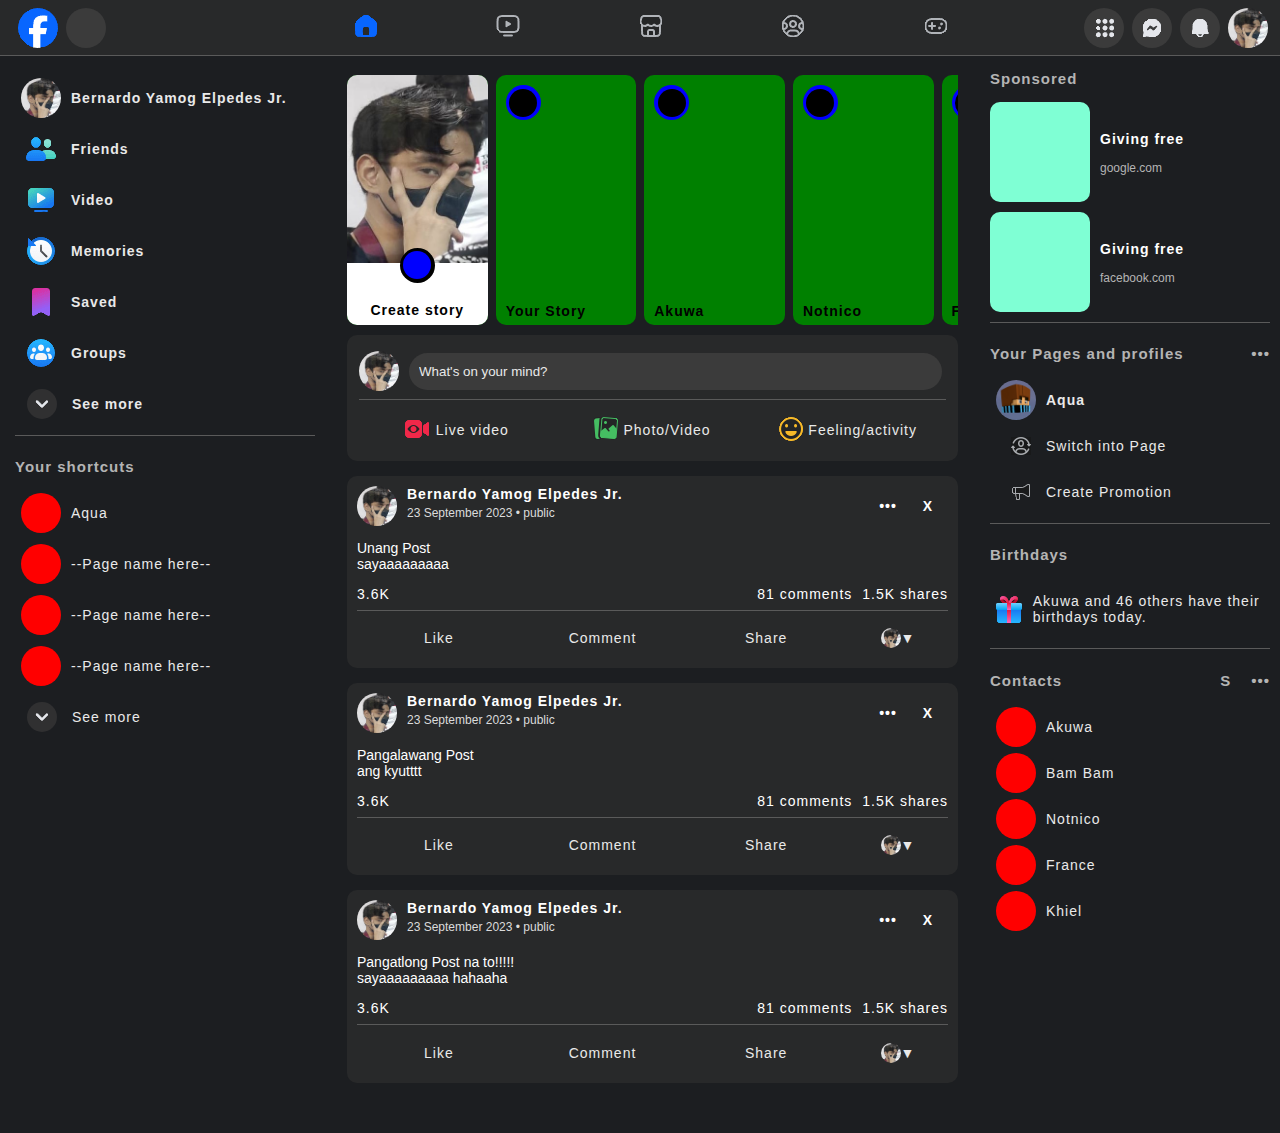
==== facebook.html @ 8e04b164 "version1" ====
<!DOCTYPE html>
<html lang="en">
  <head>
    <meta charset="UTF-8" />
    <meta name="viewport" content="width=device-width, initial-scale=1.0" />
    <title>Facebook</title>
    <link rel="stylesheet" href="styles/header.css" />
    <link rel="stylesheet" href="styles/body.css" />
    <link rel="stylesheet" href="styles/general.css" />
    <link rel="stylesheet" href="styles/story.css" />
    <link rel="stylesheet" href="styles/createpost.css" />
    <link rel="stylesheet" href="styles/singlepostholder.css" />
    <link rel="stylesheet" href="styles/sponsor.css">
    <link rel="stylesheet" href="styles/yourpageandprofile.css">
    <link rel="stylesheet" href="styles/contact.css">
    <link rel="stylesheet" href="styles/birthday.css">
    <link rel="stylesheet" href="styles/profilesection.css">
    
    <link rel="icon" href="img/facebook-logo.png">
  </head>
  <body>
    <div class="header">
      <div class="left-section">
        <div class="facebook-logo icon">
          <img src="img/facebook-logo.png" alt="" />
        </div>
        <div class="search-button"></div>
      </div>
      <div class="mid-section">
        <div class="button-holder">
          <div class="home-button">
            <img src="img/home-icon.png" alt="">
          </div>
        </div>
        <div class="button-holder">
          <div class="video-button">
            <img src="img/video-icon.png" alt="">
          </div>
        </div>
        <div class="button-holder">
          <div class="marketplace-button">
            <img src="img/marketplace-icon.png" alt="">
          </div>
        </div>
        <div class="button-holder">
          <div class="groups-button">
            <img src="img/groups-icon.png" alt="">
          </div>
        </div>
        <div class="button-holder">
          <div class="gaming-button">
            <img src="img/gaming-icon.png" alt="">
          </div>
        </div>
      </div>
      <div class="right-section">
        <div class="menu-button">
          <img src="img/menu-icon.png" alt="">
        </div>
        <div class="message-button">
          <img src="img/message-icon.png" alt="">
        </div>
        <div class="notification-button">
          <img src="img/notification-icon.png" alt="">
        </div>
        <div class="profile-button profile">
          <img src="img/profile.jpg" alt="">
        </div>
      </div>
    </div>

    <div class="body-section">

      <div class="body-left-section">
        <div class="profile-shortcut-section">
          <button class="main-profile-button">
            <div class="main-profile profile">
              <img src="img/profile.jpg" alt="">
            </div>
            <div class="main-profile-name"><p>Bernardo Yamog Elpedes Jr.</p></div>
          </button>
          <button class="friends-button">
            <div class="friends-logo icon">
              <img src="img/friends-icon.png" alt="">
            </div>
            <div class="friends"><p>Friends</p></div>
          </button>
          <button class="video-button">
            <div class="video-logo icon">
              <img src="img/video-side-icon.png" alt="">
            </div>
            <div class="video"><p>Video</p></div>
          </button>
          <button class="memories-button">
            <div class="memories-logo icon">
              <img src="img/memories-icon.png" alt="">
            </div>
            <div class="memories"><p>Memories</p></div>
          </button>
          <button class="saved-button">
            <div class="saved-logo icon">
              <img src="img/saved-icon.png" alt="">
            </div>
            <div class="saved"><p>Saved</p></div>
          </button>
          <button class="groups-button">
            <div class="groups-logo icon">
              <img src="img/groups-side-icon.png" alt="">
            </div>
            <div class="groups"><p>Groups</p></div>
          </button>
          <button class="see-more-button">
            <div class="see-more-logo icon">
              <img src="img/seemore-icon.png" alt="">
            </div>
            <div class="see-more"><p>See more</p></div>
          </button>
        </div>
        <hr>
        <div class="your-shortcut-section">
          <div class="section-title"><p>Your shortcuts</p></div>
          <button class="shortcut-button">
            <div class="shortcut-logo icon"></div>
            <div class="shortcut-name"><p>Aqua</p></div>
          </button>
          <button class="shortcut-button">
            <div class="shortcut-logo"></div>
            <div class="shortcut-name"><p>--Page name here--</p></div>
          </button>
          <button class="shortcut-button">
            <div class="shortcut-logo"></div>
            <div class="shortcut-name"><p>--Page name here--</p></div>
          </button>
          <button class="shortcut-button">
            <div class="shortcut-logo"></div>
            <div class="shortcut-name"><p>--Page name here--</p></div>
          </button>
          <button class="see-more-button">
            <div class="see-more-logo icon">
              <img src="img/seemore-icon.png" alt="">
            </div>
            <div class="see-more"><p>See more</p></div>
          </button>
        </div>
      </div>

      <div class="body-post-container">

        <div class="story-holder">
          <div class="story">
            <div class="profile-holder profile">
              <img src="img/profile.jpg" alt="">
            </div>
            <div class="bottom-part">
              <div class="circle-outer">
                <div class="circle-inner"></div>
              </div>
              <p>Create story</p>
            </div>
          </div>
          <div class="story">
            <div class="profile-circle-outer">
              <div class="profile-circle-inner"></div>
            </div>
            <div class="friend-name-story">
              <p>Your Story</p>
            </div>
          </div>
          <div class="story">
            <div class="profile-circle-outer">
              <div class="profile-circle-inner"></div>
            </div>
            <div class="friend-name-story">
              <p>Akuwa</p>
            </div>
          </div>
          <div class="story">
            <div class="profile-circle-outer">
              <div class="profile-circle-inner"></div>
            </div>
            <div class="friend-name-story">
              <p>Notnico</p>
            </div>
          </div>
          <div class="story">
            <div class="profile-circle-outer">
              <div class="profile-circle-inner"></div>
            </div>
            <div class="friend-name-story">
              <p>Franco</p>
            </div>
          </div>
          <div class="story">
            <div class="profile-circle-outer">
              <div class="profile-circle-inner"></div>
            </div>
            <div class="friend-name-story">
              <p>Dev</p>
            </div>
          </div>
        
          
        </div>

        <div class="post-part">
          <div class="create-post-section">
            <div class="row upper-row">
              <div class="main-profile-holder profile">
                <img src="img/profile.jpg" alt="">
              </div>
              <input
                class="text-box"
                type="text"
                placeholder="What's on your mind?"
              />
            </div>
            <hr />
            <div class="row bottom">
              <button class="live-button">
                <div class="img-button-icon">
                  <img src="img/live-video-icon.png" alt="">
                </div>
                <p>Live video</p>
              </button>
              <button class="photovideo-button">
                <div class="img-button-icon">
                  <img src="img/photo-video-icon.png" alt="">
                </div>
                <p>Photo/Video</p>
              </button>
              <button class="feeling-button">
                <div class="img-button-icon">
                  <img src="img/feeling-icon.png" alt="">
                </div>
                <p>Feeling/activity</p>
              </button>
            </div>
          </div>

          <div class="single-post-holder">
            <div class="post-upper-row">
              <div class="profile-picture profile">
                <img src="img/profile.jpg" alt="">
              </div>
              <div class="profile-info">
                <div class="profile-name">
                  <p>Bernardo Yamog Elpedes Jr.</p>
                </div>
                <div class="time-posted">
                  <p>23 September 2023 &#x2022 public</p>
                </div>
              </div>
              <div class="option-button">
                <p>&#x2022&#x2022&#x2022</p>
              </div>
              <div class="post-close-button">
                <p>X</p>
              </div>
            </div>
            <div class="post-caption-section">
              <p>
                Unang Post <br>
                sayaaaaaaaaa
              </p>
            </div>
            <div class="engagement-section">
              <div class="react-count"><p>3.6K</p></div>
              <div class="right-engagement-section">
                <div class="comment-count"><p>81 comments</p></div>
                <div class="share-count"><p>1.5K shares</p></div>
              </div>
            </div>
            <hr />
            <div class="reaction-button">
              <button class="like-button"><p>Like</p></button>
              <button class="comment-button"><p>Comment</p></button>
              <button class="share-button"><p>Share</p></button>
              <button class="change-profile">
                <div class="change-profile-picture profile">
                  <img src="img/profile.jpg" alt="">
                </div>
                <p>&#x25BC</p>
              </button>
            </div>
          </div>
          
          <div class="single-post-holder">
            <div class="post-upper-row">
              <div class="profile-picture profile">
                <img src="img/profile.jpg" alt="">
              </div>
              <div class="profile-info">
                <div class="profile-name">
                  <p>Bernardo Yamog Elpedes Jr.</p>
                </div>
                <div class="time-posted">
                  <p>23 September 2023 &#x2022 public</p>
                </div>
              </div>
              <div class="option-button">
                <p>&#x2022&#x2022&#x2022</p>
              </div>
              <div class="post-close-button">
                <p>X</p>
              </div>
            </div>
            <div class="post-caption-section">
              <p>
                Pangalawang Post <br> 
                ang kyutttt
              </p>
            </div>
            <div class="engagement-section">
              <div class="react-count"><p>3.6K</p></div>
              <div class="right-engagement-section">
                <div class="comment-count"><p>81 comments</p></div>
                <div class="share-count"><p>1.5K shares</p></div>
              </div>
            </div>
            <hr />
            <div class="reaction-button">
              <button class="like-button"><p>Like</p></button>
              <button class="comment-button"><p>Comment</p></button>
              <button class="share-button"><p>Share</p></button>
              <button class="change-profile">
                <div class="change-profile-picture profile">
                  <img src="img/profile.jpg" alt="">
                </div>
                <p>&#x25BC</p>
              </button>
            </div>
          </div>

          <div class="single-post-holder">
            <div class="post-upper-row">
              <div class="profile-picture profile">
                <img src="img/profile.jpg" alt="">
              </div>
              <div class="profile-info">
                <div class="profile-name">
                  <p>Bernardo Yamog Elpedes Jr.</p>
                </div>
                <div class="time-posted">
                  <p>23 September 2023 &#x2022 public</p>
                </div>
              </div>
              <div class="option-button">
                <p>&#x2022&#x2022&#x2022</p>
              </div>
              <div class="post-close-button">
                <p>X</p>
              </div>
            </div>
            <div class="post-caption-section">
              <p>
                Pangatlong Post na to!!!!! <br> 
                sayaaaaaaaaa hahaaha
              </p>
            </div>
            <div class="engagement-section">
              <div class="react-count"><p>3.6K</p></div>
              <div class="right-engagement-section">
                <div class="comment-count"><p>81 comments</p></div>
                <div class="share-count"><p>1.5K shares</p></div>
              </div>
            </div>
            <hr />
            <div class="reaction-button">
              <button class="like-button"><p>Like</p></button>
              <button class="comment-button"><p>Comment</p></button>
              <button class="share-button"><p>Share</p></button>
              <button class="change-profile">
                <div class="change-profile-picture profile">
                  <img src="img/profile.jpg" alt="">
                </div>
                <p>&#x25BC</p>
              </button>
            </div>
          </div>
        
        
        </div>
      </div>


      <div class="body-right-section">
        <div class="sponsored-section">
          <div class="section-title"><p>Sponsored</p></div>
          <div class="sponsor-holder">
            <div class="sponsor-logo"></div>
            <div class="sponsor-info">
              <div class="sponsor-title"><p>Giving free</p></div>
              <div class="sponsor-site"><p>google.com</p></div>
            </div>
          </div>
          
          <div class="sponsor-holder">
            <div class="sponsor-logo"></div>
            <div class="sponsor-info">
              <div class="sponsor-title"><p>Giving free</p></div>
              <div class="sponsor-site"><p>facebook.com</p></div>
            </div>
          </div>
        </div>

        <hr>

        <div class="your-pages-and-profiles-section">
          <div class="section-title"><p>Your Pages and profiles</p>
            <div class="change-page-option"><p>&#x2022&#x2022&#x2022</p></div>
          </div>
          <button class="page-button">
            <div class="page-profile">
              <img src="img/Aquapfp.jpg" alt="">
            </div>
            <div class="page-name"><p>Aqua</p></div>
          </button>
          <button class="switch-into-page-button">
            <div class="switch-into-logo">
              <img src="img/switch-into-page-icon.png" alt="">
            </div>
            <p>Switch into Page</p></button>
          <button class="create-promotion-button">
            <div class="create-promotion-logo">
              <img src="img/create-promotion-icon.png" alt="">
            </div>
            <p>Create Promotion</p>
          </button>

        </div>
        <hr>
        <div class="birthday-section">
          <div class="section-title">
            <p>Birthdays</p>
          </div>
          <button class="birthday-button">
            <div class="gift-logo">
              <img src="img/gift-icon.png" alt="">
            </div>
            <div class="birtday-info">
              <p>Akuwa and 46 others have their birthdays today.</p></div>
          </button>
        </div>
        <hr>
        <div class="contact-section">
          <div class="section-title"><p>Contacts</p>
            <div class="right-contact-section">
              <div class="contact-search-button"><p>S</p></div>
              <div class="contact-option-button"><p>&#x2022&#x2022&#x2022</p></div>
            </div>
          </div>
          <button class="contact-person">
            <div class="friend-profile"></div>
            <div class="friend-name"><p>Akuwa</p></div>
          </button>
          <button class="contact-person">
            <div class="friend-profile"></div>
            <div class="friend-name"><p>Bam Bam</p></div>
          </button>
          <button class="contact-person">
            <div class="friend-profile"></div>
            <div class="friend-name"><p>Notnico</p></div>
          </button>
          <button class="contact-person">
            <div class="friend-profile"></div>
            <div class="friend-name"><p>France</p></div>
          </button>
          <button class="contact-person">
            <div class="friend-profile"></div>
            <div class="friend-name"><p>Khiel</p></div>
          </button>
        </div>
      </div>
    </div>
  </body>
</html>
---- styles/header.css ----
.header {
  position: fixed;
  display: flex;
  justify-content: space-between;
  align-items: center;
  height: 55px;
  background-color: #28292a;
  top: 0;
  left: 0;
  right: 0;
  z-index: 100;
  border-bottom-style: solid;
  border-bottom-color: rgb(90, 90, 90);
  border-bottom-width: 1px;
}

.left-section {
  /* background-color: aqua; */
  height: 40px;
  min-width: 240px;
  max-width: 400px;
  display: flex;
  align-items: center;
  padding-left: 18px;
}

.facebook-logo {
  /* background-color: blue; */
  height: 40px;
  width: 40px;
  border-radius: 20px;
  
}

.facebook-logo img {
  width: 100%;
  height: 100%;
  object-fit: cover;
}

.search-button {
  background-color: rgb(59, 59, 59);
  margin-left: 8px;
  height: 40px;
  width: 40px;
  border-radius: 20px;
  
}


.mid-section {
  /* background-color: pink; */
  height: 45px;
  min-width: 670px;
  max-width: 1000px;
  display: flex;
  justify-content: space-between;
}

.button-holder {
  background-color: transparent;
  height: 45px;
  width: 100px;
  border-radius: 8px;
  display: flex;
  justify-content: center;
  align-items: center;
}




.right-section {
  /* background-color: aqua; */
  height: 40px;
  min-width: 225px;
  display: flex;
  justify-content: right;
  padding-right: 12px;
}

.menu-button,
.message-button,
.notification-button,
.profile-button {
  background-color: rgb(59, 59, 59);
  margin-left: 8px;
  height: 40px;
  width: 40px;
  border-radius: 20px;
  display: flex;
  align-items: center;
  justify-content: center;
  
}

.profile {
  overflow: hidden;
}

.profile img{
  height: 100%;
  width: 100%;
  object-fit: cover;
}

.right-section img {
  object-fit: cover;
}
---- styles/body.css ----
.body-section {
  background-color: rgb(53, 53, 53);
  display: flex;
  justify-content: space-between;
  left: 0;
  right: 0;
  height: fit-content;
  width: 100%;
  margin-top: 55px;
  background-color: #1c1e21;
  
}

.body-left-section {
  /* background-color: cadetblue; */
  min-width: 300px;
  max-width: 400px;
  padding-left: 15px;
  padding-top: 20px;
  padding-bottom: 50px;
}

.body-post-container {
  /* background-color: aqua; */
  min-width: 400px;
  max-width: 670px;
  padding-left: 32px;
  padding-right: 32px;
  padding-top: 20px;
  padding-bottom: 50px;
  display: block;
  align-content: center;
  justify-content: center;
}

.post-part {
  /* background-color: aliceblue; */
  overflow-y: inherit;
}

.body-right-section {
  /* background-color: pink; */
  min-width: 280px;
  max-width: 280px;
  padding-right: 10px;
  right: 0;
}
---- styles/general.css ----
body {
  margin: 0;
  padding: 0;
}

p {
  font-family: Segoe UI Historic, Segoe UI, Helvetica, Arial, sans-serif;
  font-weight: bolder;
  font-size: 14px;
  letter-spacing: 1px;
  
}

hr {
  height: .2px;
  background-color: rgb(90, 90, 90);;
  border-style: none;
}

button {
  background-color: transparent;
  border-radius: 5px;
  border-style: none;
}

.icon {
  display: flex;
  align-items: center;
  justify-content: center;
}

.section-title {
  color: rgb(180, 180, 180);
  /* background-color: gray; */
  display: flex;
  justify-content: space-between;
  
}

.section-title p{
  font-size: 15px;

  font-weight: 600;
}
---- styles/story.css ----
.story-holder {
  /* background-color: yellow; */
  height: 250px;
  display: flex;
  flex-direction: row;
  margin-bottom: 10px;
  overflow-x: auto;
  overflow-y: hidden;
  scrollbar-width: none;

}

.story {
  background-color: green;
  height: 250px;
  max-width: 140.625px;
  min-width: 140.625px;
  border-radius: 10px;
  display: grid;
  row-gap: 0px;
  column-gap: 0;
  overflow: hidden;
  position: relative;
  margin-right: 8px;
}

.profile-holder {
  background-color: blue;
  width: 100%;
  height: 187.5px;
}

.bottom-part {
  background-color: white;
  width: 140.625px;
  height: 62.5px;
  display: flex;
  justify-content: center;
  padding-top: 25px;
  position: relative;
}

.circle-outer {
  background-color: black;
  position: absolute;
  height: 35px;
  width: 35px;
  border-radius: 17.5px;
  display: flex;
  align-items: center;
  justify-content: center;
  top: -15px;
}

.circle-inner {
  background-color: blue;
  position: absolute;
  height: 28px;
  width: 28px;
  border-radius: 14px;
}

.profile-circle-outer {
  background-color: blue;
  position: absolute;
  height: 35px;
  width: 35px;
  border-radius: 17.5px;
  display: flex;
  align-items: center;
  justify-content: center;
  top: 10px;
  left: 10px;
}

.profile-circle-inner {
  background-color: black;
  position: absolute;
  height: 28px;
  width: 28px;
  border-radius: 14px;
}

.friend-name-story {
  position: absolute;
  bottom: -8px;
  left: 10px;
}
---- styles/createpost.css ----
.create-post-section {
  background-color: #28292a;
  height: 100px;
  padding: 16px 12px 10px;
  display: block;
  border-radius: 10px;
}

.main-profile-holder {
  background-color: red;
  height: 40px;
  width: 40px;
  border-radius: 20px;
}

.row {
  /* background-color: bisque; */
  display: flex;
  align-items: center;
  justify-content: center;
}

.upper-row {
  display: grid;
  grid-template-columns: 40px 1fr;
  column-gap: 10px;
}

.text-box {
  background-color: rgb(59, 59, 59); 
  height: 35px;
  width: 97%;
  border-radius: 20px;
  padding-left: 10px;
  border-style: none;
  color: #ffffff;
}

.text-box::placeholder {
  color: #e9e9e9;
}


.bottom {
  /* background-color: white; */
  border-width: 20px;
  display: grid;
  grid-template-columns: 1fr 1fr 1fr;
}

.live-button,
.photovideo-button,
.feeling-button {
  display: flex;
  align-items: center;
  justify-content: center;
}

.img-button-icon {
  margin-right: 5px;
}

button p {
  color: #e9e9e9;
  font-weight: 300;
}
---- styles/singlepostholder.css ----
.single-post-holder {
  background-color: #28292a;
  height: fit-content;
  margin-top: 15px;
  border-radius: 10px;
  padding: 10px;
}

.post-upper-row {
  /* background-color: bisque; */
  display: grid;
  grid-template-columns: 50px 1fr 40px 40px;
  height: 40px;
}

.profile-picture {
  background-color: red;
  height: 40px;
  width: 40px;
  border-radius: 20px;
}

.profile-info {
  /* background-color: blue; */
  height: 40px;
  display: grid;
  grid-template-columns: 1fr;

}

.profile-info div {
  height: 20px;
}

.profile-info p {
  color: white;
  padding: 0;
  margin: 0;
}

.time-posted p{
  color: rgb(219, 219, 219);
  font-weight: 200;
  font-size: 12px;
  letter-spacing: normal;
}

.post-close-button,
.option-button {
  /* background-color: aliceblue; */
  border-radius: 10px;
  display: flex;
  align-items: center;
  justify-content: center;
  
}




.post-close-button p,
.option-button p{
  padding: 0;
  margin: 0;
  color: white;
}

.post-caption-section {
  height: fit-content;
  word-wrap: break-word;
  color: white;
  font-weight: 100;
  
}

.post-caption-section p{
  letter-spacing: normal;
}

.engagement-section {
  /* background-color: aliceblue; */
  color: white;
  padding: 0;
  display: flex;
  justify-content: space-between;
}

.engagement-section p {
  font-weight: 200;
  margin: 0;
}

.right-engagement-section {
  display: flex; 
  justify-content: space-between;
  gap: 10px;
}

.reaction-button p {
  margin: 0;
}

.reaction-button {
  /* background-color: bisque; */
  display: grid;
  grid-template-columns: 1fr 1fr 1fr 100px;
}

.reaction-button button {
  height: 40px;
}

.change-profile {
  display: flex;
  justify-content: center;
  align-items: center;
}

.change-profile-picture {
  background-color: red;
  height: 20px;
  width: 20px;
  border-radius: 10px;
}
---- styles/sponsor.css ----
.sponsored-section {
  /* background-color: rgb(43, 43, 43); */
  height: fit-content;
}



.sponsor-holder {
  /* background-color: aliceblue; */
  display: flex;
  align-items: center;
  margin-bottom: 10px;

}

.sponsor-holder p {
  color: white;
}

.sponsor-logo {
  background-color: aquamarine;
  height: 100px;
  width: 100px;
  margin-right: 10px;
  border-radius: 10px;
}



.sponsor-site p{
  font-size: 12px;
  font-weight: 200;
  letter-spacing: normal;
  color: rgb(180, 180, 180);
}
---- styles/yourpageandprofile.css ----
.your-pages-and-profiles-section {
  /* background-color: black; */
  height: fit-content;
  display: block;

}

.your-pages-and-profiles-section button {
  width: 100%;
  display: flex;
  align-items: center;
}



.page-button {
  display: flex;
  align-items: center;
}

.page-button p{
  font-weight: bold;
}

.create-promotion-logo,
.switch-into-logo {
  /* background-color: red; */
  height: 30px;
  width: 30px;
  border-radius: 15px;
  margin-right: 10px;
  margin-left: 10px;
  overflow: hidden;
  display: flex;
  align-items: center;
  justify-content: center;
}


.page-profile {
  /* background-color: red; */
  height: 40px;
  width: 40px;
  border-radius: 20px;
  margin-right: 10px;
  overflow: hidden;
}

.page-profile img {
  height: 100%;
  width: 100%;
  transform: scale(1.3);
}
---- styles/contact.css ----
.right-contact-section {
  display: flex;

}

.contact-search-button {
  margin-right: 20px;
}



.contact-person {
  width: 100%;
  display: flex;
  align-items: center;
}

.friend-profile {
  background-color: red;
  height: 40px;
  width: 40px;
  border-radius: 20px;
  margin-right: 10px;
}
---- styles/birthday.css ----
.birthday-button {
  display: flex;
  align-items: center;
  height: fit-content;
  width: 100%;
  word-wrap: break-word;
  text-align: left;
}

.gift-logo {
  /* background-color: red; */
  height: 40px;
  width: 40px;
  border-radius: 20px;
  margin-right: 10px;
  display: flex;
  align-items: center;
  justify-content: center;
}

.birthday-info p{
  padding: 0;
}
---- styles/profilesection.css ----
.profile-shortcut-section p {
  font-weight: bold;
}

.profile-shortcut-section button{
  display: flex;
  align-items: center;
  width: 100%;
  margin-bottom: 5px;
}

.main-profile,
.friends-logo,
.video-logo,
.memories-logo,
.saved-logo,
.groups-logo{
  /* background-color: red; */
  height: 40px;
  width: 40px;
  border-radius: 20px;
  margin-right: 10px;
}

.see-more-logo {
  height: 30px;
  width: 30px;
  border-radius: 15px;
  margin-right: 15px;
  margin-left: 6px;
  overflow: hidden;
  background-size: cover;
}

.your-shortcut-section button{
  display: flex;
  align-items: center;
  width: 100%;
  margin-bottom: 5px;
}

.shortcut-logo {
  background-color: red;
  height: 40px;
  width: 40px;
  border-radius: 20px;
  margin-right: 10px;
}
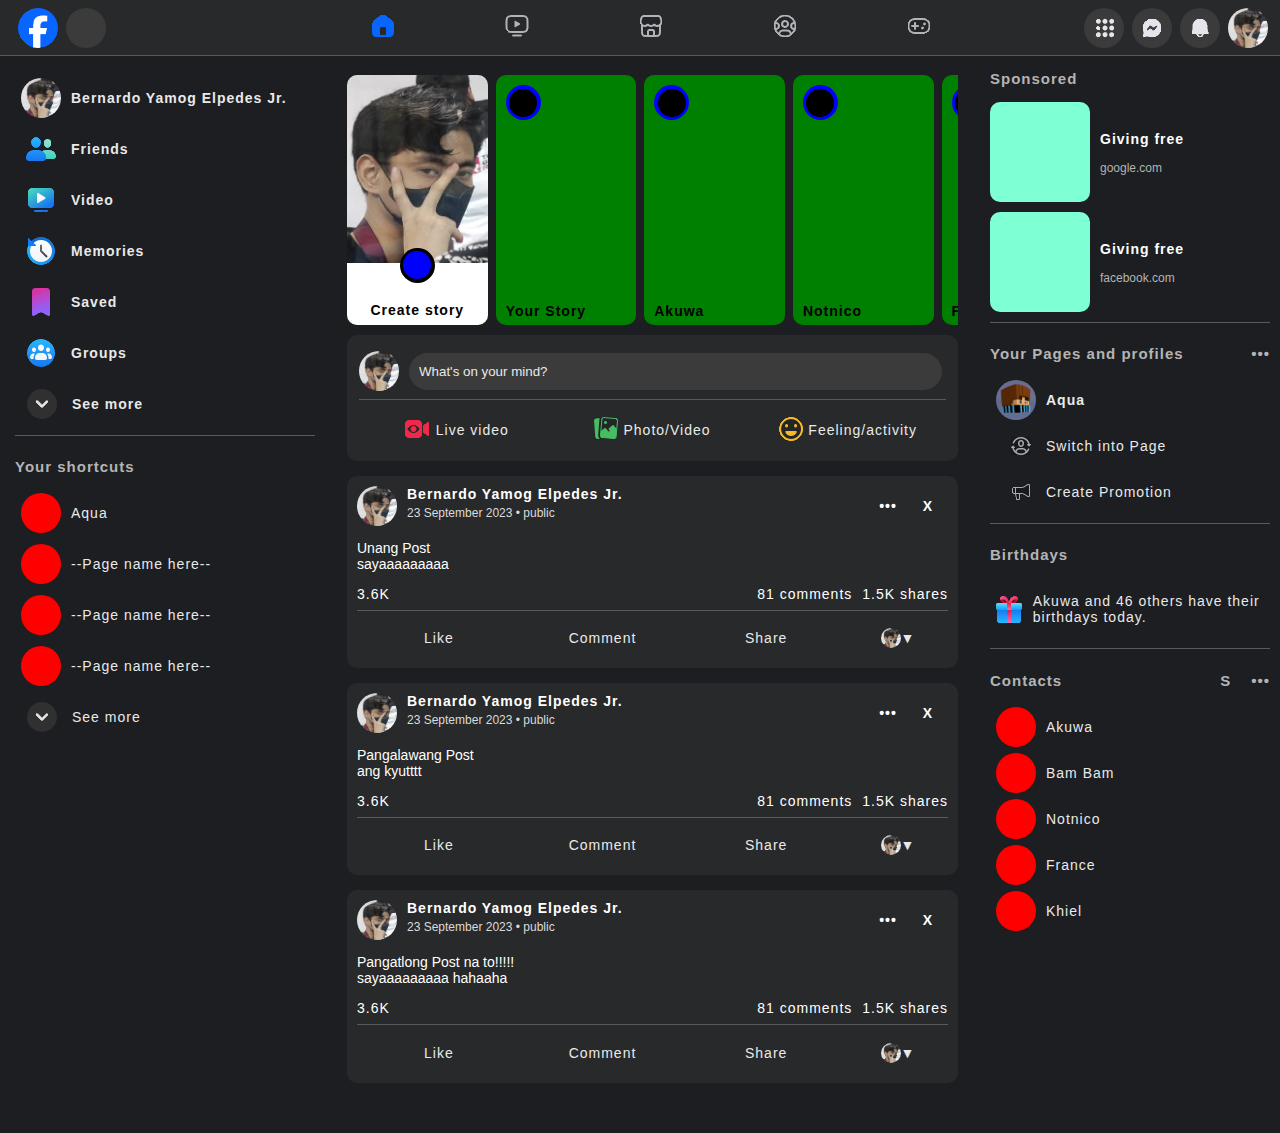
==== commit 7049406b: "Version 2" ====
--- a/facebook.html
+++ b/facebook.html
@@ -17,6 +17,8 @@
     <link rel="stylesheet" href="styles/profilesection.css">
     
     <link rel="icon" href="img/facebook-logo.png">
+
+    <link rel="stylesheet" href="styles/responsive/resp-body.css">
   </head>
   <body>
     <div class="header">
--- a/styles/header.css
+++ b/styles/header.css
@@ -53,18 +53,25 @@
   height: 45px;
   min-width: 670px;
   max-width: 1000px;
-  display: flex;
-  justify-content: space-between;
+  display: grid;
+  grid-template-columns: 1fr 1fr 1fr 1fr 1fr;
 }
 
 .button-holder {
   background-color: transparent;
   height: 45px;
-  width: 100px;
+  width: 100%;
   border-radius: 8px;
   display: flex;
   justify-content: center;
   align-items: center;
+  transition: all .05s ease-in;
+
+}
+
+.button-holder:hover {
+  background-color: rgb(65, 65, 65);
+  cursor: pointer;
 }
 
 
@@ -94,6 +101,16 @@
   
 }
 
+
+.menu-button:hover,
+.message-button:hover,
+.notification-button:hover,
+.profile-button:hover {
+  background-color: rgb(78, 78, 78);
+  cursor: pointer;
+}
+
+
 .profile {
   overflow: hidden;
 }
--- a/styles/body.css
+++ b/styles/body.css
@@ -1,5 +1,5 @@
 .body-section {
-  background-color: rgb(53, 53, 53);
+  background-color:#18191a;
   display: flex;
   justify-content: space-between;
   left: 0;
--- a/styles/general.css
+++ b/styles/general.css
@@ -23,6 +23,11 @@
   border-style: none;
 }
 
+button:hover {
+  background-color: rgb(51, 51, 51);
+  cursor: pointer;
+}
+
 .icon {
   display: flex;
   align-items: center;
--- a/styles/responsive/resp-body.css
+++ b/styles/responsive/resp-body.css
@@ -0,0 +1,15 @@
+@media screen and (max-width: 1100px) {
+  .body-left-section {
+    display: none;
+  }
+}
+
+@media screen and (max-width: 900px) {
+  .body-right-section {
+    display: none;
+  }
+
+  .body-section {
+    justify-content: center;
+  }
+}